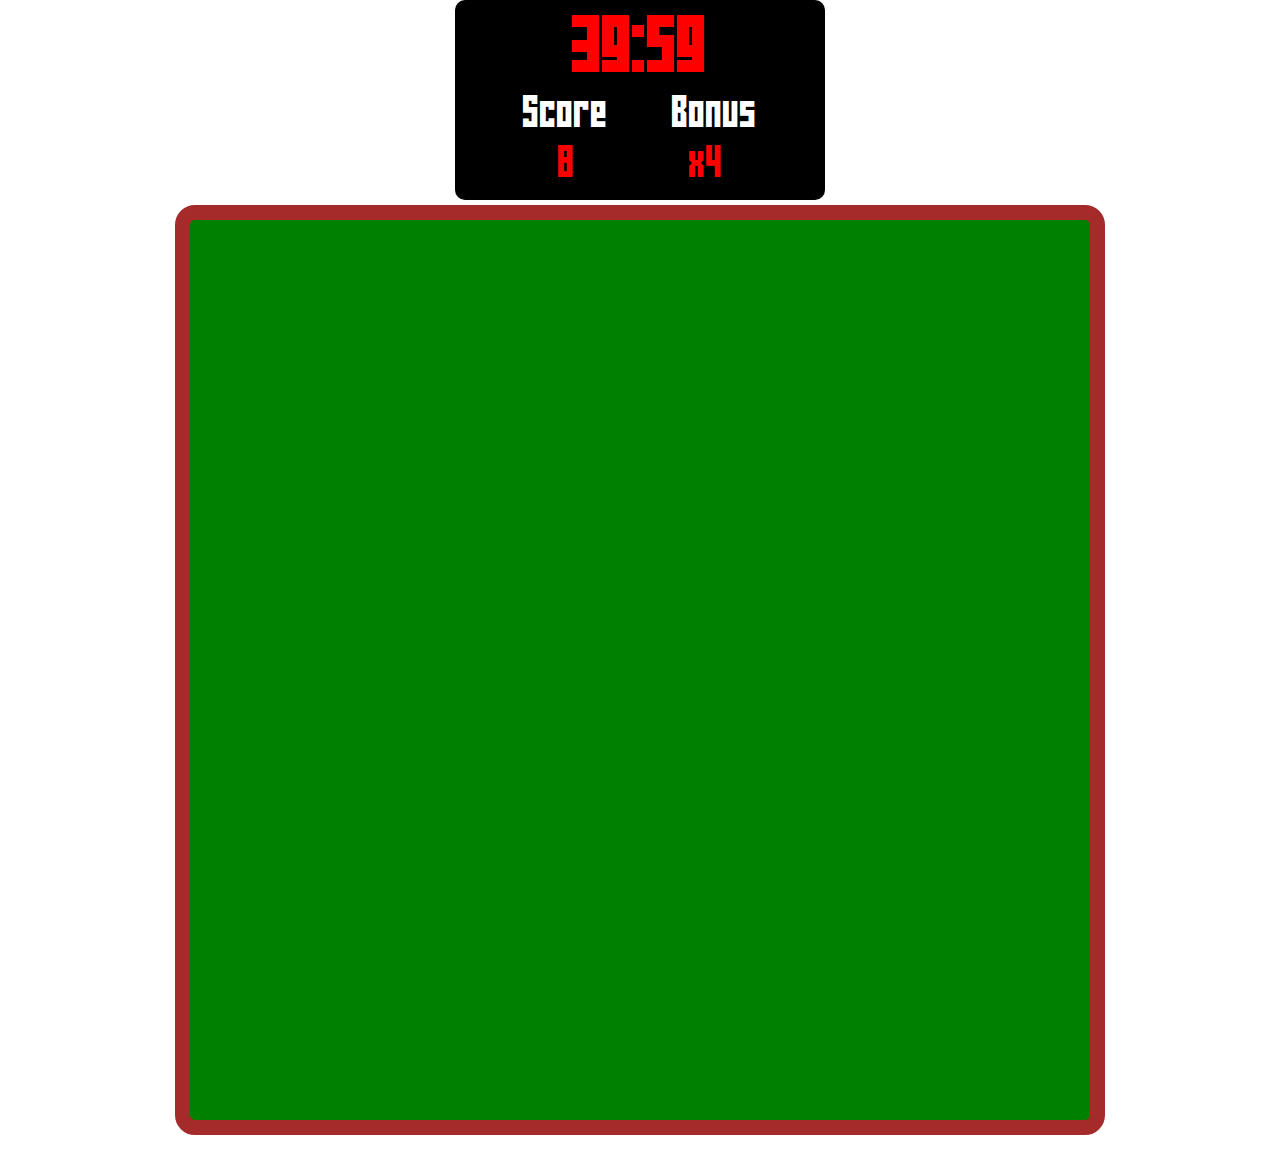
==== game.html @ a643cc7c "finish static scoreboard" ====
<!DOCTYPE html>
<html lang="fr">
<head>
    <meta charset="UTF-8">
    <meta name="viewport" content="width=device-width, initial-scale=1.0">
    <title>Memory Game</title>
    <link href="styles/index.css" rel="stylesheet">
</head>
<body>
    <div class="all">
        <div class="scoreboard">
            <h2 class="timer">39:59</h2>
            <div class="scoring">
                <p class="score-title">Score</p>
                <p class="score-title">Bonus</p>
                <p class="score-element">8</p>
                <p class="score-element">x4</p>
            </div>
        </div>
        <ul class="paquet">
            <li class="carte"></li>
            <li class="carte"></li>
            <li class="carte"></li>
            <li class="carte"></li>
            <li class="carte"></li>
            <li class="carte"></li>
            <li class="carte"></li>
            <li class="carte"></li>
            <li class="carte"></li>
            <li class="carte"></li>
            <li class="carte"></li>
            <li class="carte"></li>
            <li class="carte"></li>
            <li class="carte"></li>
            <li class="carte"></li>
            <li class="carte"></li>
            <li class="carte"></li>
            <li class="carte"></li>
        </ul>
    </div>
</body>
</html>
---- styles/index.css ----
@font-face {
    font-family: Premier2019;
    src: url(Premier2019-rPv9.ttf);
}

body {
    width: 100%;
    height: 100%;
    margin: 0;
    padding: 0;
}

.all {
    display: flex;
    justify-content: center;
    align-items: center;
    flex-direction: column;
}

.paquet {
    width: 800px;
    height: 800px;
    background: green;
    border: solid 15px;
    border-color: brown;
    border-radius: 20px;
    padding: 50px;
    display:flex;
    flex-wrap: wrap;
    justify-content: space-between;
    align-items: center;
    margin: 0 0 15px;
}

.paquet .carte {
    height: 150px;
    width: 115px;
    display: flex;
    color: cadetblue;
    justify-content: center;
    align-items: center;
    border-radius: 10px;
    background-image: url(../assets/dos_carte/dos-pk.png);
}

.scoreboard {
    height: 200px;
    width: 370px;
    border-radius: 10px;
    background: black;
    margin: 0 0 5px;
}

.scoreboard .timer {
    margin: 0;
    text-align: center;
    font-size: 70px;
    color: red;
    font-family: 'Premier2019';

}

.scoreboard .scoring {
    margin: 0 auto;
    width: 300px;
    text-align: center;
}

.scoreboard .score-title {
    margin: auto 30px;
    display: inline-block;
    text-align: center;
    color: white;
    font-size: 40px;
    font-family: 'Premier2019';
}

.scoreboard .score-element {
    margin: auto 55px;
    display: inline-block;
    text-align: center;
    color: red;
    font-size: 40px;
    font-family: 'Premier2019';
}
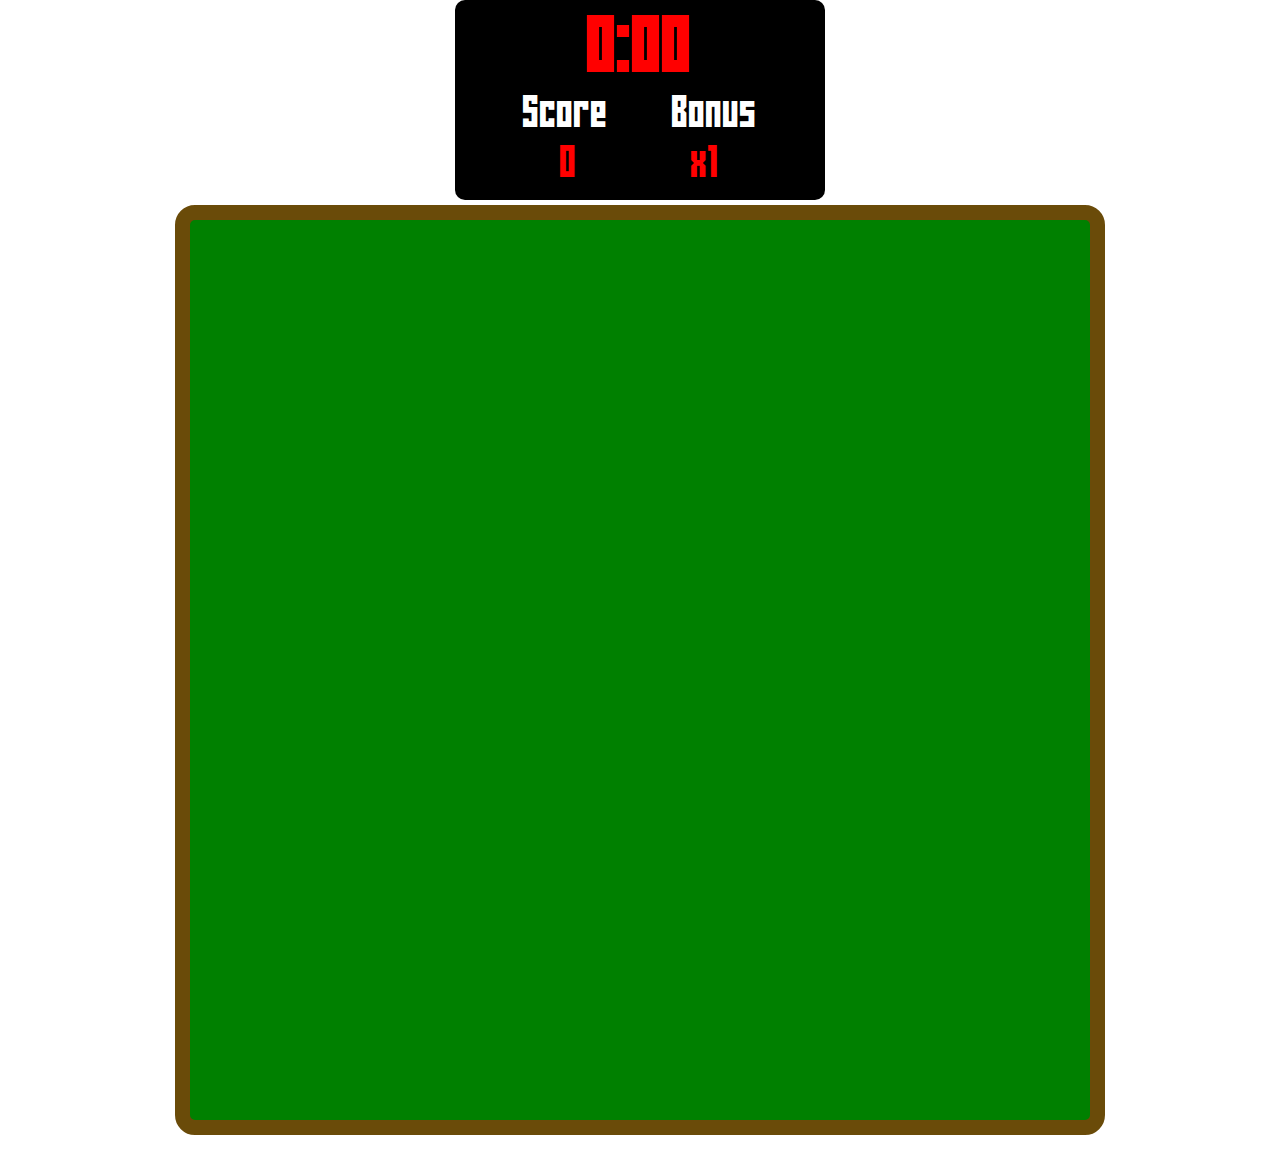
==== commit 147a01ed: "rand + flipp system ok" ====
--- a/game.html
+++ b/game.html
@@ -13,30 +13,49 @@
             <div class="scoring">
                 <p class="score-title">Score</p>
                 <p class="score-title">Bonus</p>
-                <p class="score-element">8</p>
-                <p class="score-element">x4</p>
+                <p class="score-element score">8</p>
+                <p class="score-element bonus">x4</p>
             </div>
         </div>
-        <ul class="paquet">
-            <li class="carte"></li>
-            <li class="carte"></li>
-            <li class="carte"></li>
-            <li class="carte"></li>
-            <li class="carte"></li>
-            <li class="carte"></li>
-            <li class="carte"></li>
-            <li class="carte"></li>
-            <li class="carte"></li>
-            <li class="carte"></li>
-            <li class="carte"></li>
-            <li class="carte"></li>
-            <li class="carte"></li>
-            <li class="carte"></li>
-            <li class="carte"></li>
-            <li class="carte"></li>
-            <li class="carte"></li>
-            <li class="carte"></li>
+        <ul class="deck" id="deck-carte">
+            <li class="carte" type="pikachu">
+                <img class="png" src="assets/face_carte/pikachu.png"></li>
+            <li class="carte" type="pikachu">
+                <img class="png" src="assets/face_carte/pikachu.png"></li>
+            <li class="carte" type="bulbizarre">
+                <img class="png" src="assets/face_carte/bulbizarre.png"></li>
+            <li class="carte" type="bulbizarre">
+                <img class="png" src="assets/face_carte/bulbizarre.png"></li>
+            <li class="carte" type="carapuce">
+                <img class="png" src="assets/face_carte/carapuce.png"></li>
+            <li class="carte" type="carapuce">
+                <img class="png" src="assets/face_carte/carapuce.png"></li>
+            <li class="carte" type="h-ball">
+                <img class="png" src="assets/face_carte/h-ball.png"></li>
+            <li class="carte" type="h-ball">
+                <img class="png" src="assets/face_carte/h-ball.png"></li>
+            <li class="carte" type="miaouss">
+                <img class="png" src="assets/face_carte/miaouss.png"></li>
+            <li class="carte" type="miaouss">
+                <img class="png" src="assets/face_carte/miaouss.png"></li>
+            <li class="carte" type="pokeball">
+                <img class="png" src="assets/face_carte/pokeball.png"></li>
+            <li class="carte" type="pokeball">
+                <img class="png" src="assets/face_carte/pokeball.png"></li>
+            <li class="carte" type="pokedex">
+                <img class="png" src="assets/face_carte/pokedex.png"></li>
+            <li class="carte" type="pokedex">
+                <img class="png" src="assets/face_carte/pokedex.png"></li>
+            <li class="carte" type="ronflex">
+                <img class="png" src="assets/face_carte/ronflex.png"></li>
+            <li class="carte" type="ronflex">
+                <img class="png" src="assets/face_carte/ronflex.png"></li>
+            <li class="carte" type="salameche">
+                <img class="png" src="assets/face_carte/salameche.png"></li>
+            <li class="carte" type="salameche">
+                <img class="png" src="assets/face_carte/salameche.png"></li>
         </ul>
     </div>
+    <script src="js/game.js"></script>
 </body>
 </html>--- a/styles/index.css
+++ b/styles/index.css
@@ -6,6 +6,9 @@
 body {
     width: 100%;
     height: 100%;
+    background-image: url(../assets/bg-stade1.jpg);
+    background-repeat: no-repeat;
+    background-size: cover;
     margin: 0;
     padding: 0;
 }
@@ -17,12 +20,12 @@
     flex-direction: column;
 }
 
-.paquet {
+.deck {
     width: 800px;
     height: 800px;
     background: green;
     border: solid 15px;
-    border-color: brown;
+    border-color: rgba(106,75,9,1);
     border-radius: 20px;
     padding: 50px;
     display:flex;
@@ -32,15 +35,68 @@
     margin: 0 0 15px;
 }
 
-.paquet .carte {
+.deck .carte {
     height: 150px;
     width: 115px;
     display: flex;
+    font-size: 0;
+    cursor: pointer;
     color: cadetblue;
     justify-content: center;
     align-items: center;
     border-radius: 10px;
     background-image: url(../assets/dos_carte/dos-pk.png);
+}
+
+.deck .carte .png {
+    visibility: hidden;
+}
+
+.deck .carte.open {
+    border: solid 2px red;
+    background: #0f6299;
+    cursor: default;
+}
+
+.deck .carte.show {
+    font-size: 33px;
+}
+
+.deck .carte.match {
+    cursor: default;
+    background: #0f6299;
+    font-size: 33px;
+}
+
+.deck .carte.unmatched {
+    background: red;
+    cursor: default;
+}
+
+.deck .carte.open .png{
+    visibility: hidden;
+}
+
+.deck .carte.show .png{
+    font-size: 33px;
+    visibility: visible;
+}
+
+.deck .carte.match .png{
+    cursor: default;
+    visibility: visible;
+    background: #0f6299;
+    font-size: 33px;
+}
+
+.deck .carte.unmatched .png{
+    background: red;
+    visibility: visible;
+    cursor: default;
+}
+
+.deck .carte.disabled {
+    pointer-events: none;
 }
 
 .scoreboard {
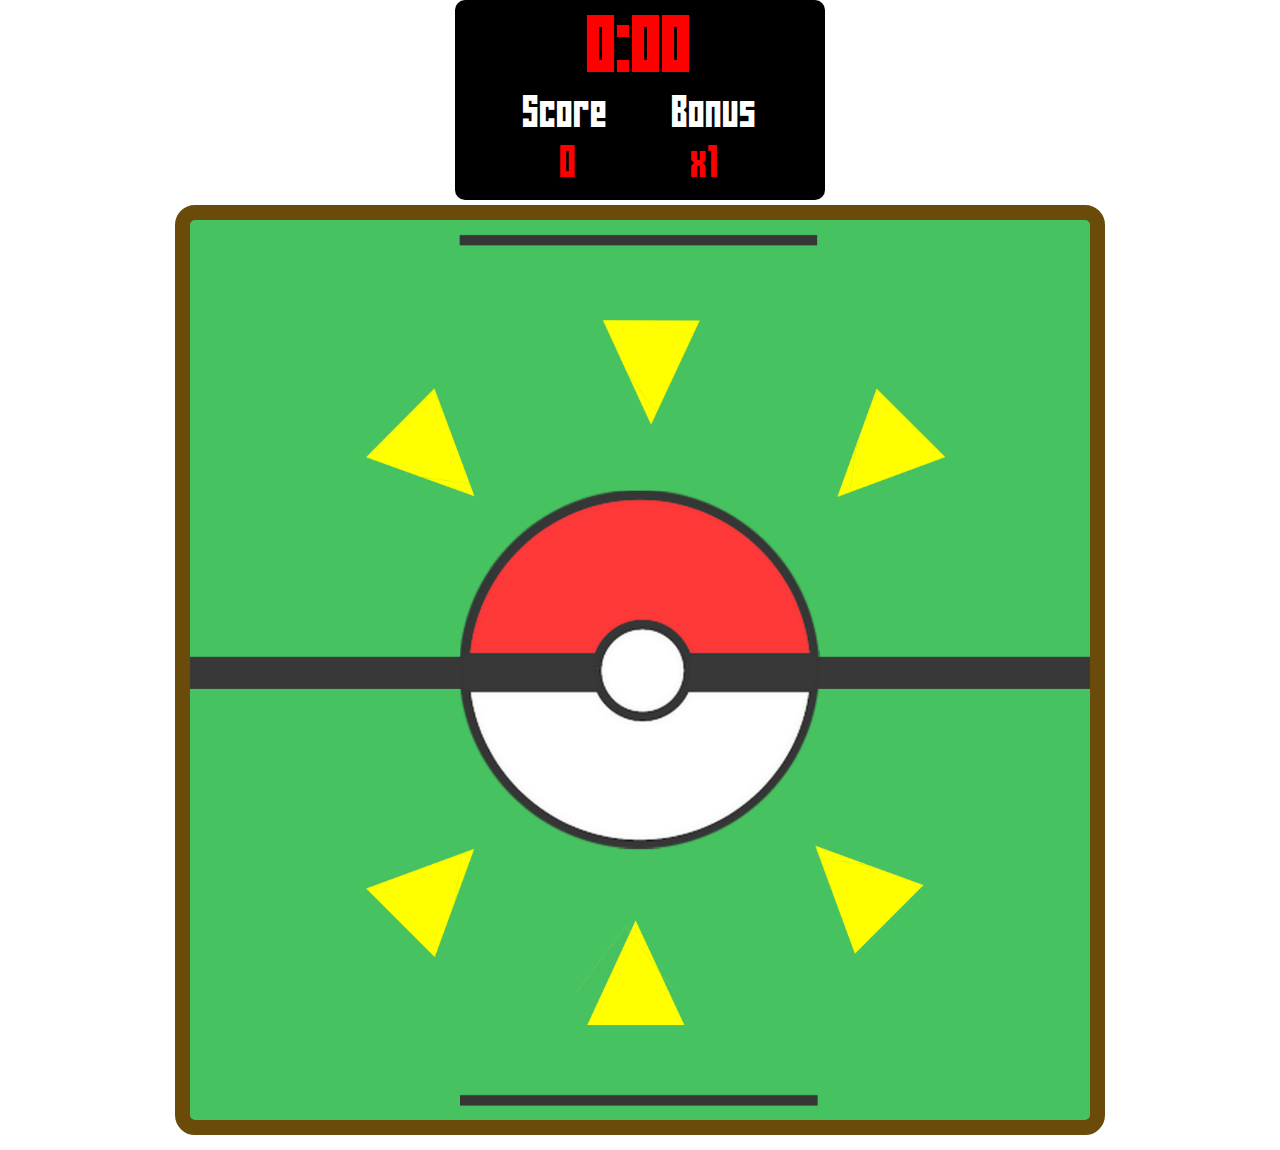
==== commit 64e58d35: "arena floor add" ====
--- a/game.html
+++ b/game.html
@@ -8,8 +8,10 @@
 </head>
 <body>
     <div class="all">
-        <div class="scoreboard">
+        
+        <div class="scoreboard" onclick="menuPop()">
             <h2 class="timer">39:59</h2>
+        
             <div class="scoring">
                 <p class="score-title">Score</p>
                 <p class="score-title">Bonus</p>
@@ -55,6 +57,17 @@
             <li class="carte" type="salameche">
                 <img class="png" src="assets/face_carte/salameche.png"></li>
         </ul>
+        <div id="popup" class="menu">
+            <div class="modal">
+                <h2>Menu</h2>
+                <div class="menu-logo">
+                    <a href="index.html">
+                        <img class="menu-png" src="assets/home.png">
+                    </a>
+                    <img onclick="restart()" class="menu-png" src="assets/restart.png">
+                </div>
+            </div>
+        </div>
     </div>
     <script src="js/game.js"></script>
 </body>
--- a/styles/index.css
+++ b/styles/index.css
@@ -20,10 +20,21 @@
     flex-direction: column;
 }
 
+.bar-logo {
+    position: absolute;
+    right: 10%;
+}
+
+.bar-logo .logo-menu {
+    height: 70px;
+    width: 70px;
+}
+
 .deck {
     width: 800px;
     height: 800px;
-    background: green;
+    background-image: url(../assets/poke-floor.png);
+    background-size: contain;
     border: solid 15px;
     border-color: rgba(106,75,9,1);
     border-radius: 20px;
@@ -105,6 +116,7 @@
     border-radius: 10px;
     background: black;
     margin: 0 0 5px;
+    cursor: pointer;
 }
 
 .scoreboard .timer {
@@ -139,3 +151,61 @@
     font-size: 40px;
     font-family: 'Premier2019';
 }
+
+.menu {
+    position: fixed;
+    transition: opacity 400ms;
+    visibility: hidden;
+    opacity: 0;
+    top: 0;
+    bottom: 0;
+    left: 0;
+    right: 0;
+}
+
+.modal {
+    margin: 72px auto;
+    padding: 21px;
+    padding-top: 0px;
+    height: 150px;
+    top: 30%;
+    background: black;
+    border: solid 5px white;
+    border-radius: 10px;
+    width: 30%;
+    position: relative;
+    
+}
+
+.show {
+    visibility: visible;
+    opacity: 100;
+}
+
+.menu h2 {
+    margin-top: 30px;
+    margin-bottom: 15px;
+    color: white;
+    font-size: 50px;
+    font-family: 'Premier2019';
+    text-align: center;
+}
+
+.menu-png {
+    display: inline-block;
+    margin: 0 10%;
+    cursor: pointer;
+}
+
+.menu-logo {
+    margin: 0 auto;
+    text-align: center;
+}
+
+/* .modal .close {
+    position: absolute;
+    top: 21px;
+    right: 32px;
+    transition: all 200ms;
+    text-decoration: none;
+} */